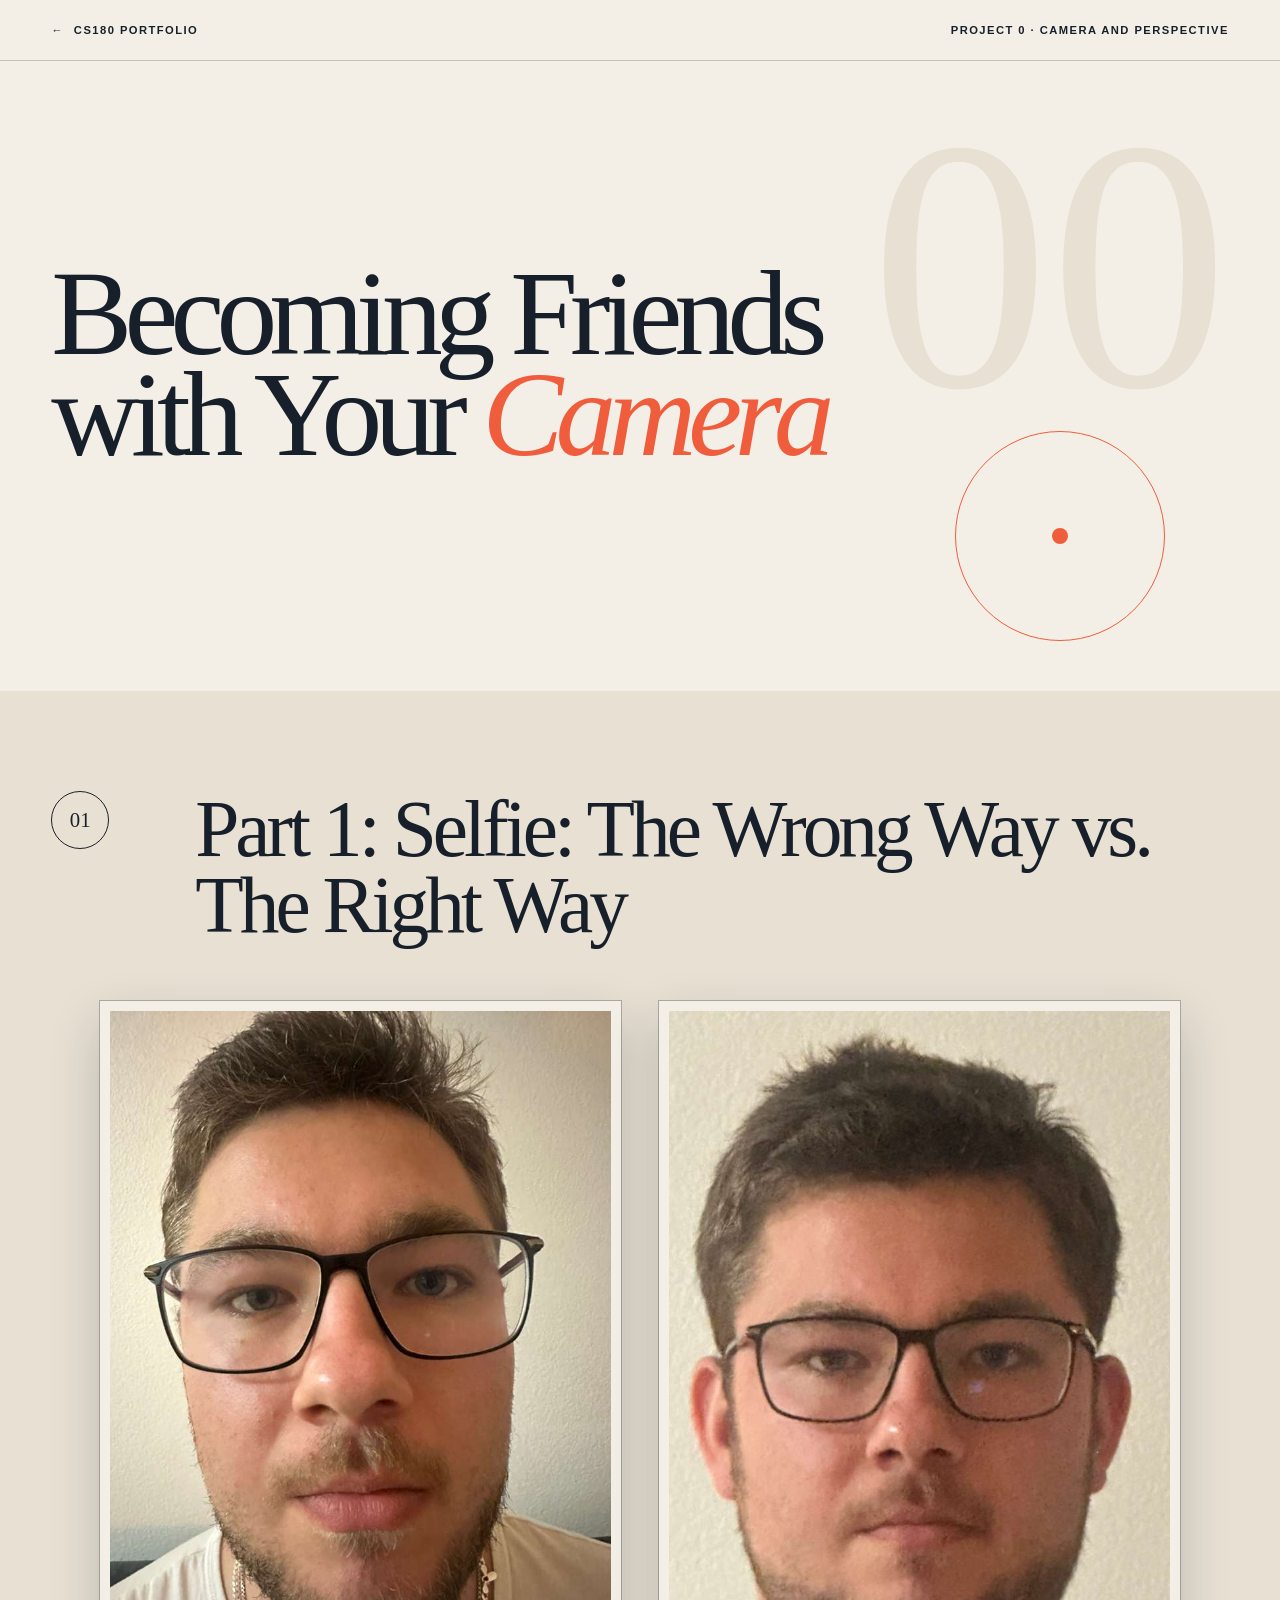
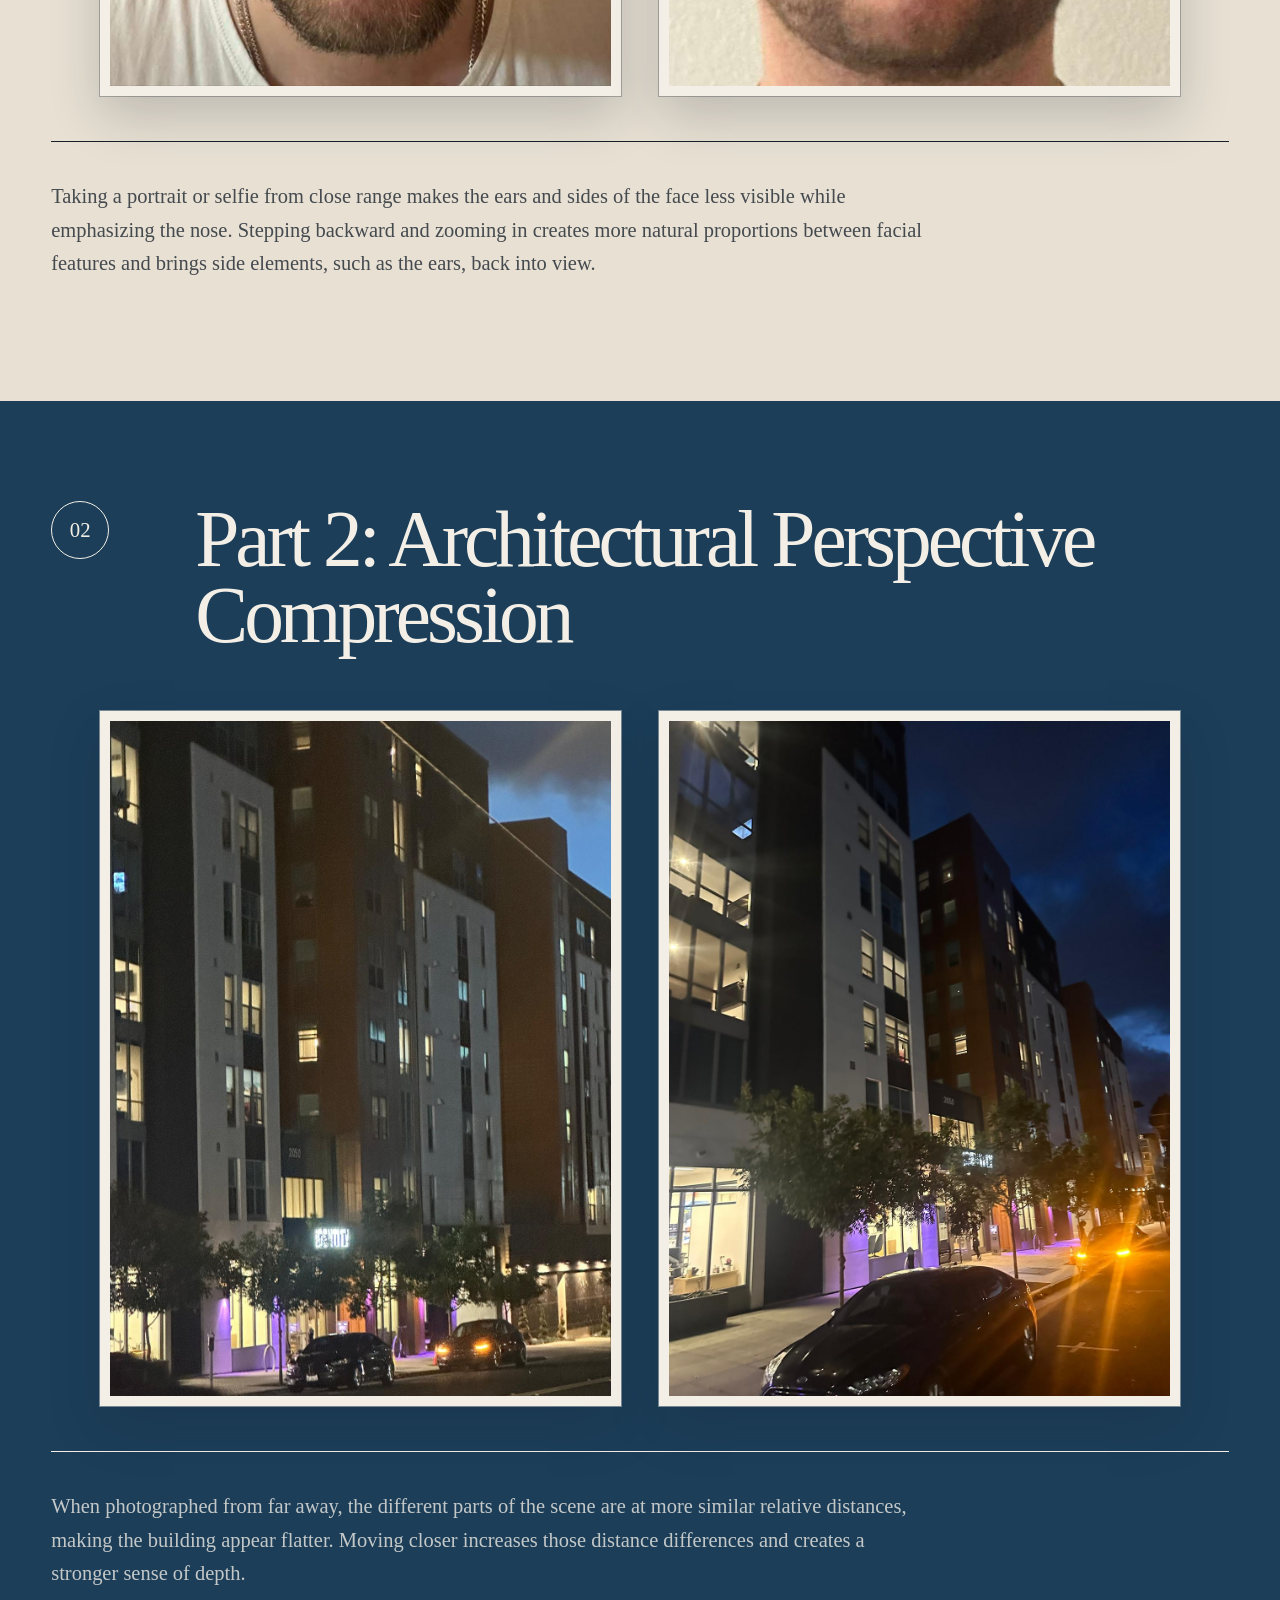
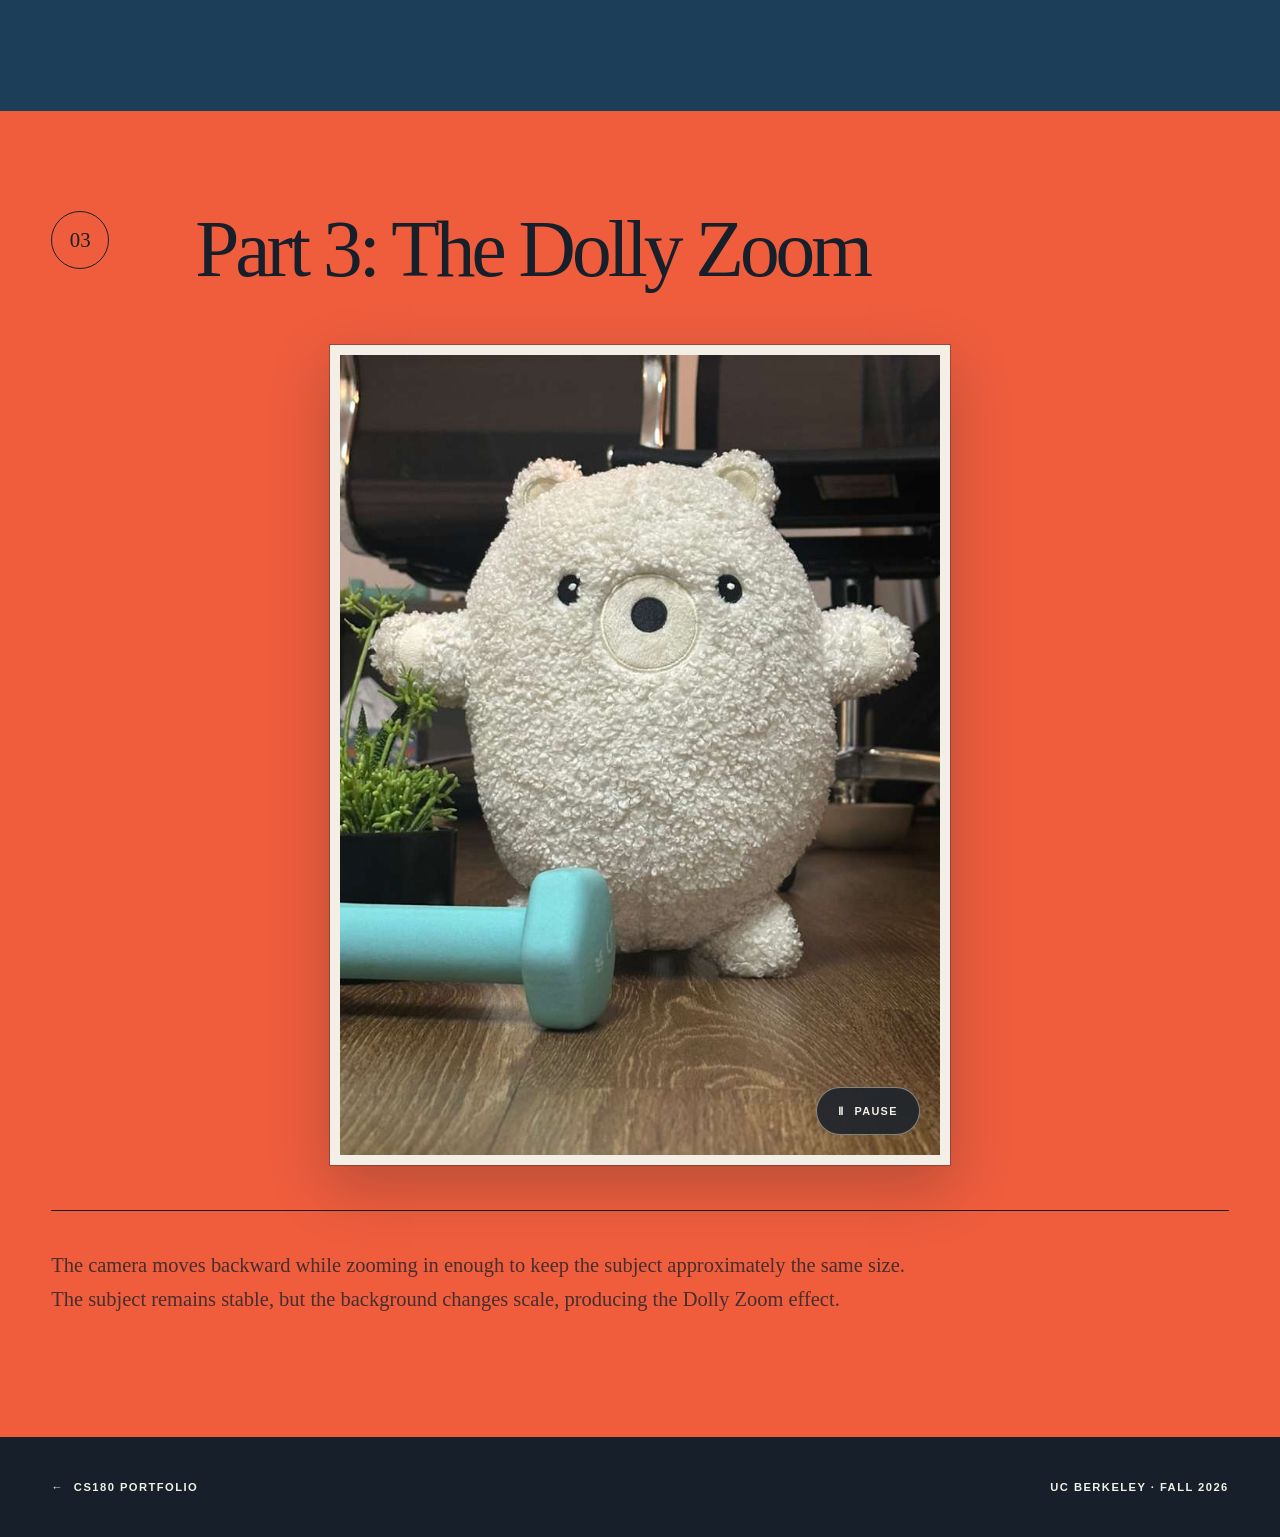
==== 0/index.html @ f2fa5ab4 "Add Project 0 camera perspective portfolio" ====
<!DOCTYPE html>
<html lang="en">
<head>
    <meta charset="UTF-8">
    <meta name="viewport" content="width=device-width, initial-scale=1.0">
    <meta name="description" content="Project 0: Becoming Friends with Your Camera.">
    <title>Project 0 · Becoming Friends with Your Camera</title>
    <link rel="stylesheet" href="./style.css">
</head>
<body>
    <header class="project-header">
        <a class="back-link" href="../index.html" aria-label="Back to CS180 portfolio">
            <span aria-hidden="true">←</span>
            <span>CS180 Portfolio</span>
        </a>
        <span class="project-marker">Project 0 · Camera and Perspective</span>
    </header>

    <main>
        <section class="project-hero">
            <div class="hero-number" aria-hidden="true">00</div>
            <h1>Becoming Friends<br>with Your <em>Camera</em></h1>
            <div class="hero-orbit" aria-hidden="true">
                <span></span>
            </div>
        </section>

        <section class="photo-section section-light">
            <div class="section-title">
                <span class="section-number" aria-hidden="true">01</span>
                <h2>Part 1: Selfie: The Wrong Way vs. The Right Way</h2>
            </div>

            <div class="photo-grid portrait-grid">
                <figure>
                    <img src="./media/selfie-close.jpeg" alt="Close-up portrait">
                </figure>
                <figure>
                    <img src="./media/selfie-far.jpeg" alt="Portrait photographed from farther away with zoom">
                </figure>
            </div>

            <div class="explanation-space">
                <p>Taking a portrait or selfie from close range makes the ears and sides of the face less visible while emphasizing the nose. Stepping backward and zooming in creates more natural proportions between facial features and brings side elements, such as the ears, back into view.</p>
            </div>
        </section>

        <section class="photo-section section-blue">
            <div class="section-title">
                <span class="section-number" aria-hidden="true">02</span>
                <h2>Part 2: Architectural Perspective Compression</h2>
            </div>

            <div class="photo-grid architecture-grid">
                <figure>
                    <img src="./media/architecture-far.jpeg" alt="Building photographed from farther away with zoom">
                </figure>
                <figure>
                    <img src="./media/architecture-close.jpeg" alt="Building photographed from nearby without zoom">
                </figure>
            </div>

            <div class="explanation-space">
                <p>When photographed from far away, the different parts of the scene are at more similar relative distances, making the building appear flatter. Moving closer increases those distance differences and creates a stronger sense of depth.</p>
            </div>
        </section>

        <section class="photo-section section-accent">
            <div class="section-title">
                <span class="section-number" aria-hidden="true">03</span>
                <h2>Part 3: The Dolly Zoom</h2>
            </div>

            <figure class="dolly-space">
                <img id="dolly-frame" src="./media/dolly-frames/1.jpeg" alt="Dolly zoom sequence with a stuffed animal">
                <button class="dolly-control" id="dolly-control" type="button" aria-pressed="false">
                    <span id="dolly-control-icon" aria-hidden="true">Ⅱ</span>
                    <span id="dolly-control-label">Pause</span>
                </button>
            </figure>

            <div class="explanation-space">
                <p>The camera moves backward while zooming in enough to keep the subject approximately the same size. The subject remains stable, but the background changes scale, producing the Dolly Zoom effect.</p>
            </div>
        </section>
    </main>

    <footer class="project-footer">
        <a href="../index.html"><span aria-hidden="true">←</span> CS180 Portfolio</a>
        <span>UC Berkeley · Fall 2026</span>
    </footer>
    <script src="./player.js"></script>
</body>
</html>
---- 0/style.css ----
:root {
    --ink: #17202a;
    --paper: #f3efe7;
    --paper-deep: #e7e0d3;
    --accent: #ef5d3d;
    --blue: #1c3e59;
    --line: rgba(23, 32, 42, 0.22);
}

* {
    box-sizing: border-box;
}

html {
    scroll-behavior: smooth;
}

body {
    margin: 0;
    background: var(--paper);
    color: var(--ink);
    font-family: Arial, Helvetica, sans-serif;
}

a {
    color: inherit;
    text-decoration: none;
}

img {
    display: block;
    width: 100%;
}

.project-header,
.project-footer {
    display: flex;
    align-items: center;
    justify-content: space-between;
    padding: 24px 4vw;
    font-size: 0.7rem;
    font-weight: 700;
    letter-spacing: 0.13em;
    text-transform: uppercase;
}

.project-header {
    border-bottom: 1px solid var(--line);
}

.back-link,
.project-footer a {
    display: inline-flex;
    align-items: center;
    gap: 10px;
}

.project-hero {
    position: relative;
    display: flex;
    min-height: 630px;
    padding: 85px 4vw 110px;
    align-items: center;
    overflow: hidden;
}

.project-hero h1 {
    position: relative;
    z-index: 2;
    max-width: 1190px;
    margin: 0;
    font-family: Georgia, 'Times New Roman', serif;
    font-size: clamp(4.6rem, 9.5vw, 10.5rem);
    font-weight: 400;
    line-height: 0.83;
    letter-spacing: -0.065em;
}

.project-hero h1 em {
    color: var(--accent);
    font-weight: 400;
}

.hero-number {
    position: absolute;
    top: 62px;
    right: 4vw;
    color: var(--paper-deep);
    font-family: Georgia, 'Times New Roman', serif;
    font-size: clamp(11rem, 28vw, 30rem);
    line-height: 0.8;
}

.hero-orbit {
    position: absolute;
    right: 9%;
    bottom: 8%;
    width: 210px;
    height: 210px;
    border: 1px solid var(--accent);
    border-radius: 50%;
}

.hero-orbit span {
    position: absolute;
    top: 50%;
    left: 50%;
    width: 16px;
    height: 16px;
    border-radius: 50%;
    background: var(--accent);
    transform: translate(-50%, -50%);
}

.photo-section {
    padding: 100px 4vw 120px;
}

.section-light {
    background: var(--paper-deep);
}

.section-blue {
    background: var(--blue);
    color: var(--paper);
}

.section-accent {
    background: var(--accent);
    color: var(--ink);
}

.section-title,
.explanation-space {
    max-width: 1380px;
    margin-inline: auto;
}

.photo-grid {
    max-width: 1080px;
    margin-inline: auto;
}

.dolly-space {
    max-width: 620px;
    margin-inline: auto;
}

.section-title {
    display: grid;
    margin-bottom: 58px;
    grid-template-columns: 80px minmax(0, 1fr);
    align-items: start;
    gap: clamp(22px, 5vw, 74px);
}

.section-number {
    display: grid;
    width: 58px;
    height: 58px;
    place-items: center;
    border: 1px solid currentColor;
    border-radius: 50%;
    font-family: Georgia, 'Times New Roman', serif;
    font-size: 1.3rem;
}

.section-title h2 {
    max-width: 1050px;
    margin: 0;
    font-family: Georgia, 'Times New Roman', serif;
    font-size: clamp(3rem, 6.2vw, 7.2rem);
    font-weight: 400;
    line-height: 0.96;
    letter-spacing: -0.05em;
}

.photo-grid {
    display: grid;
    grid-template-columns: repeat(2, minmax(0, 1fr));
    gap: clamp(18px, 3vw, 42px);
}

.photo-grid figure {
    margin: 0;
    overflow: hidden;
    border: 10px solid var(--paper);
    outline: 1px solid rgba(23, 32, 42, 0.28);
    background: rgba(0, 0, 0, 0.08);
    box-shadow: 0 20px 48px rgba(23, 32, 42, 0.2);
}

.section-blue .photo-grid figure {
    outline-color: rgba(243, 239, 231, 0.42);
}

.photo-grid img {
    height: 100%;
    object-fit: cover;
}

.portrait-grid figure {
    aspect-ratio: 3 / 4;
}

.architecture-grid figure {
    aspect-ratio: 3 / 4;
}

.explanation-space {
    min-height: 80px;
    margin-top: 45px;
    border-top: 1px solid currentColor;
}

.explanation-space p {
    max-width: 880px;
    margin: 38px 0 0;
    font-family: Georgia, 'Times New Roman', serif;
    font-size: clamp(1.08rem, 1.6vw, 1.38rem);
    line-height: 1.65;
    opacity: 0.78;
}

.dolly-space {
    position: relative;
    width: min(100%, 620px);
    margin-block: 0;
    overflow: hidden;
    border: 10px solid var(--paper);
    outline: 1px solid rgba(23, 32, 42, 0.34);
    box-shadow: 0 22px 54px rgba(23, 32, 42, 0.25);
}

.dolly-space img {
    width: 100%;
    height: auto;
}

.dolly-control {
    position: absolute;
    right: 20px;
    bottom: 20px;
    display: inline-flex;
    min-width: 104px;
    height: 48px;
    padding: 0 18px;
    align-items: center;
    justify-content: center;
    gap: 10px;
    border: 1px solid rgba(243, 239, 231, 0.45);
    border-radius: 999px;
    background: rgba(23, 32, 42, 0.84);
    color: var(--paper);
    font: 700 0.68rem/1 Arial, Helvetica, sans-serif;
    letter-spacing: 0.12em;
    text-transform: uppercase;
    cursor: pointer;
    backdrop-filter: blur(8px);
    transition: background 180ms ease, transform 180ms ease;
}

.dolly-control:hover {
    background: var(--ink);
    transform: translateY(-2px);
}

.dolly-control:focus-visible {
    outline: 3px solid var(--paper);
    outline-offset: 3px;
}

.project-footer {
    min-height: 100px;
    background: var(--ink);
    color: var(--paper);
}

@media (max-width: 760px) {
    .project-marker {
        display: none;
    }

    .project-hero {
        min-height: 540px;
        padding-inline: 22px;
    }

    .project-hero h1 {
        font-size: clamp(4rem, 19vw, 6.3rem);
    }

    .hero-number {
        right: 20px;
    }

    .photo-section {
        padding: 74px 22px 88px;
    }

    .section-title {
        grid-template-columns: 1fr;
        margin-bottom: 38px;
    }

    .section-title h2 {
        font-size: clamp(2.8rem, 13vw, 4.9rem);
    }

    .photo-grid {
        grid-template-columns: 1fr;
    }

    .project-footer {
        flex-direction: column;
        gap: 18px;
        align-items: flex-start;
    }

    .dolly-control {
        right: 14px;
        bottom: 14px;
    }
}

@media (prefers-reduced-motion: reduce) {
    html {
        scroll-behavior: auto;
    }
}

@media print {
    .project-header,
    .project-footer {
        display: none;
    }

    .project-hero,
    .photo-section {
        min-height: auto;
        padding-block: 42px;
        break-inside: avoid;
    }

    .photo-grid figure,
    .dolly-space {
        break-inside: avoid;
    }
}
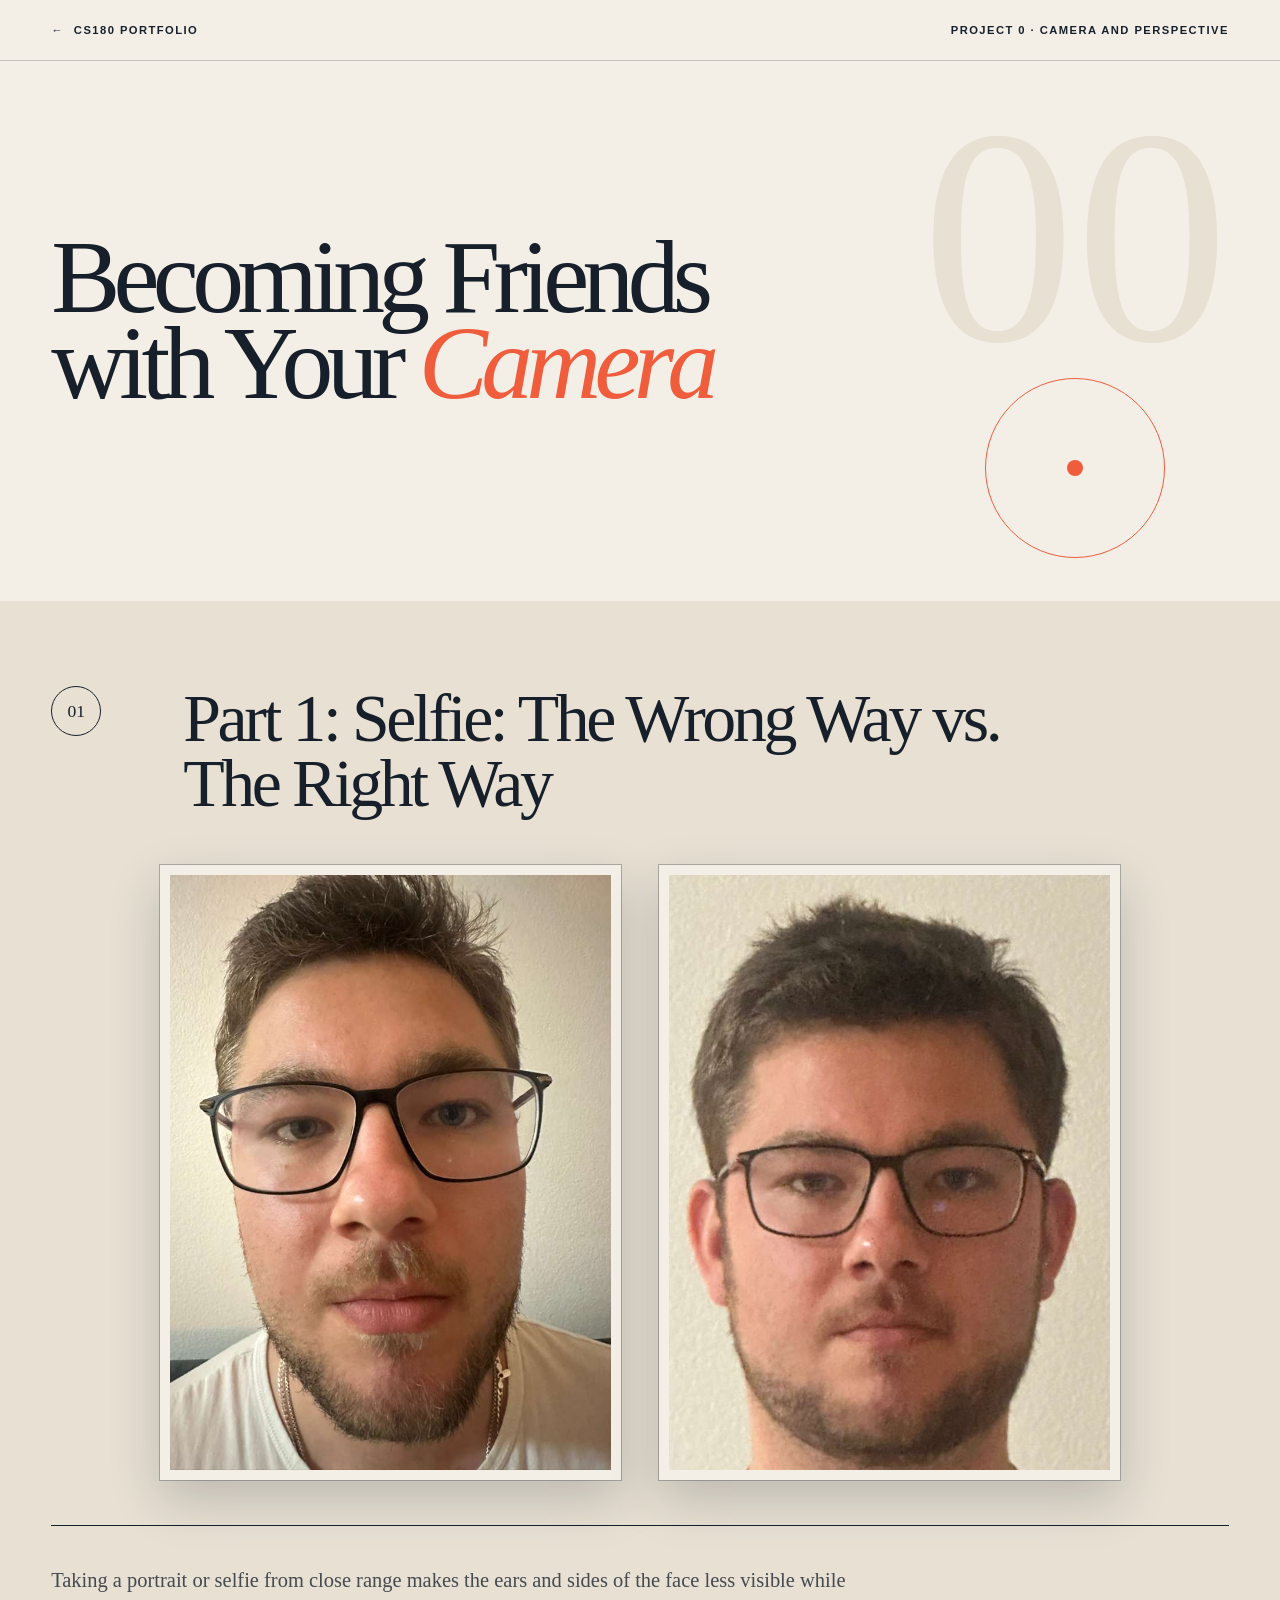
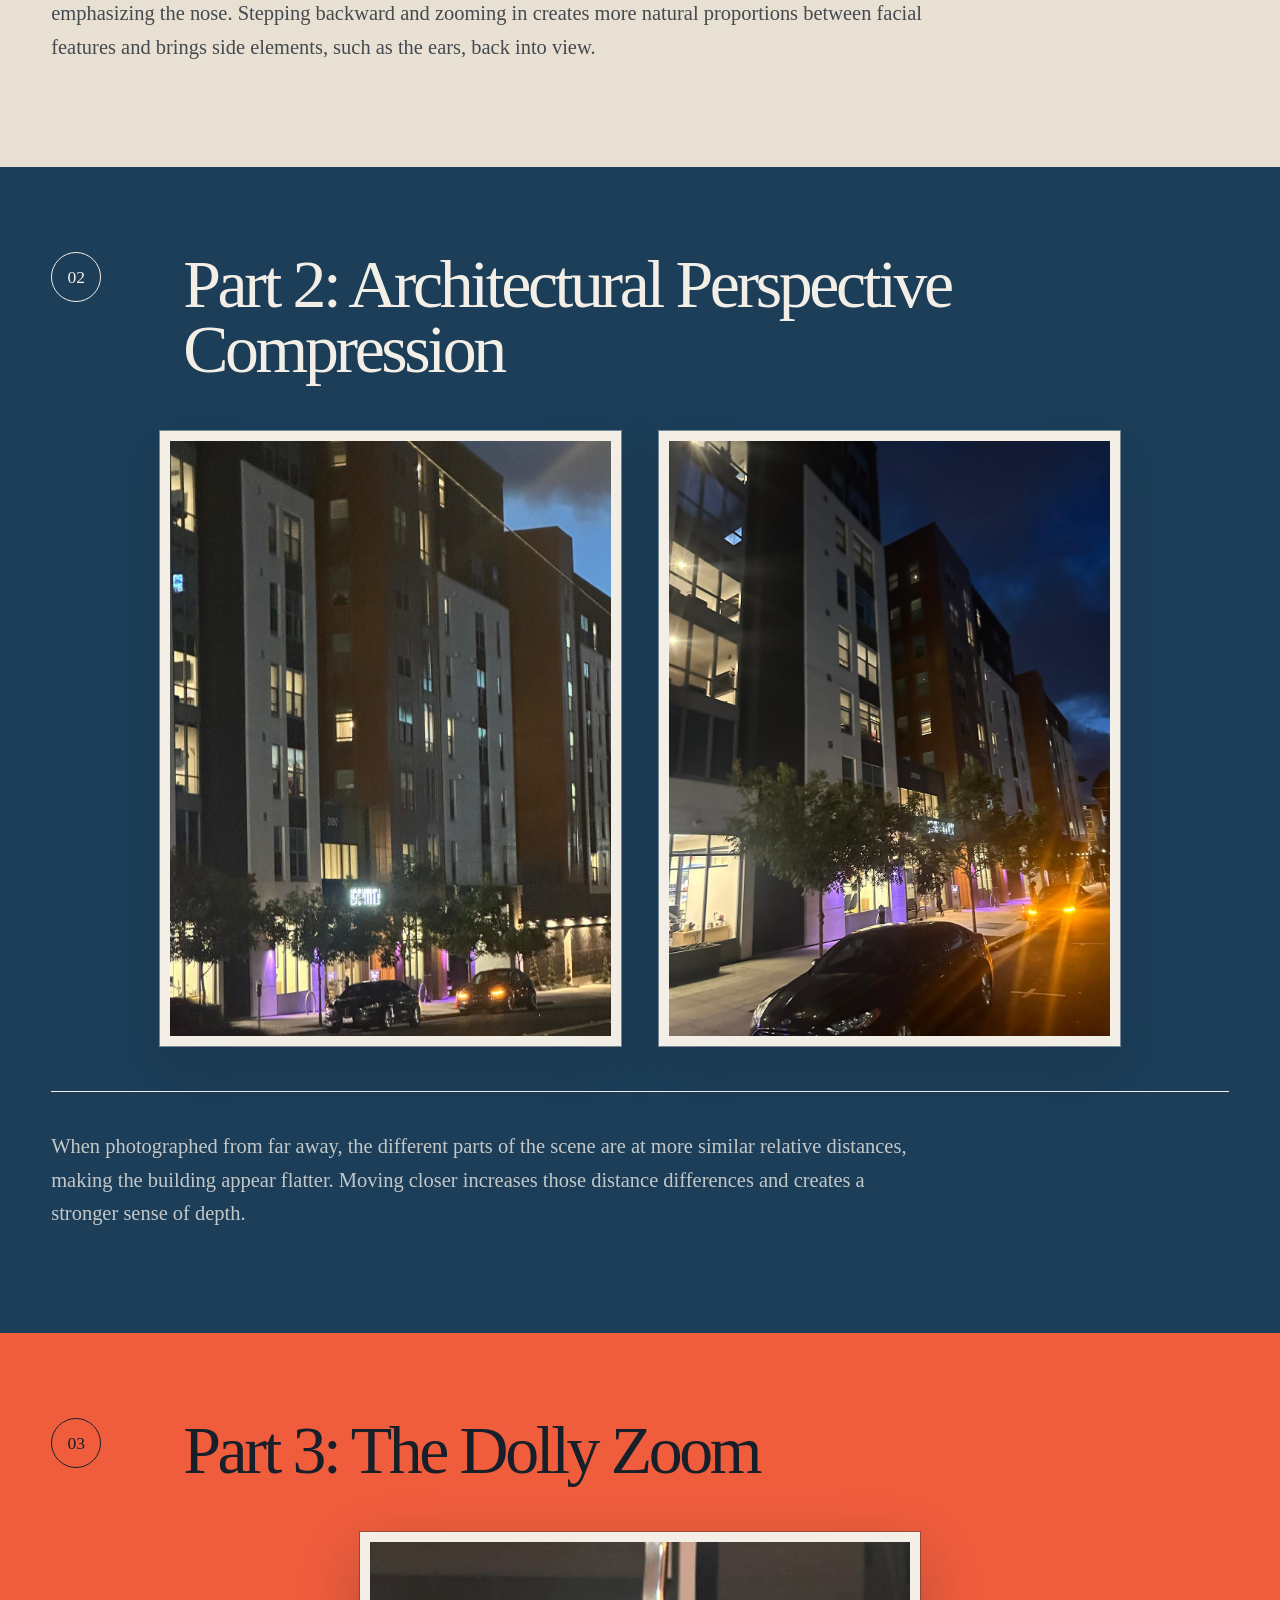
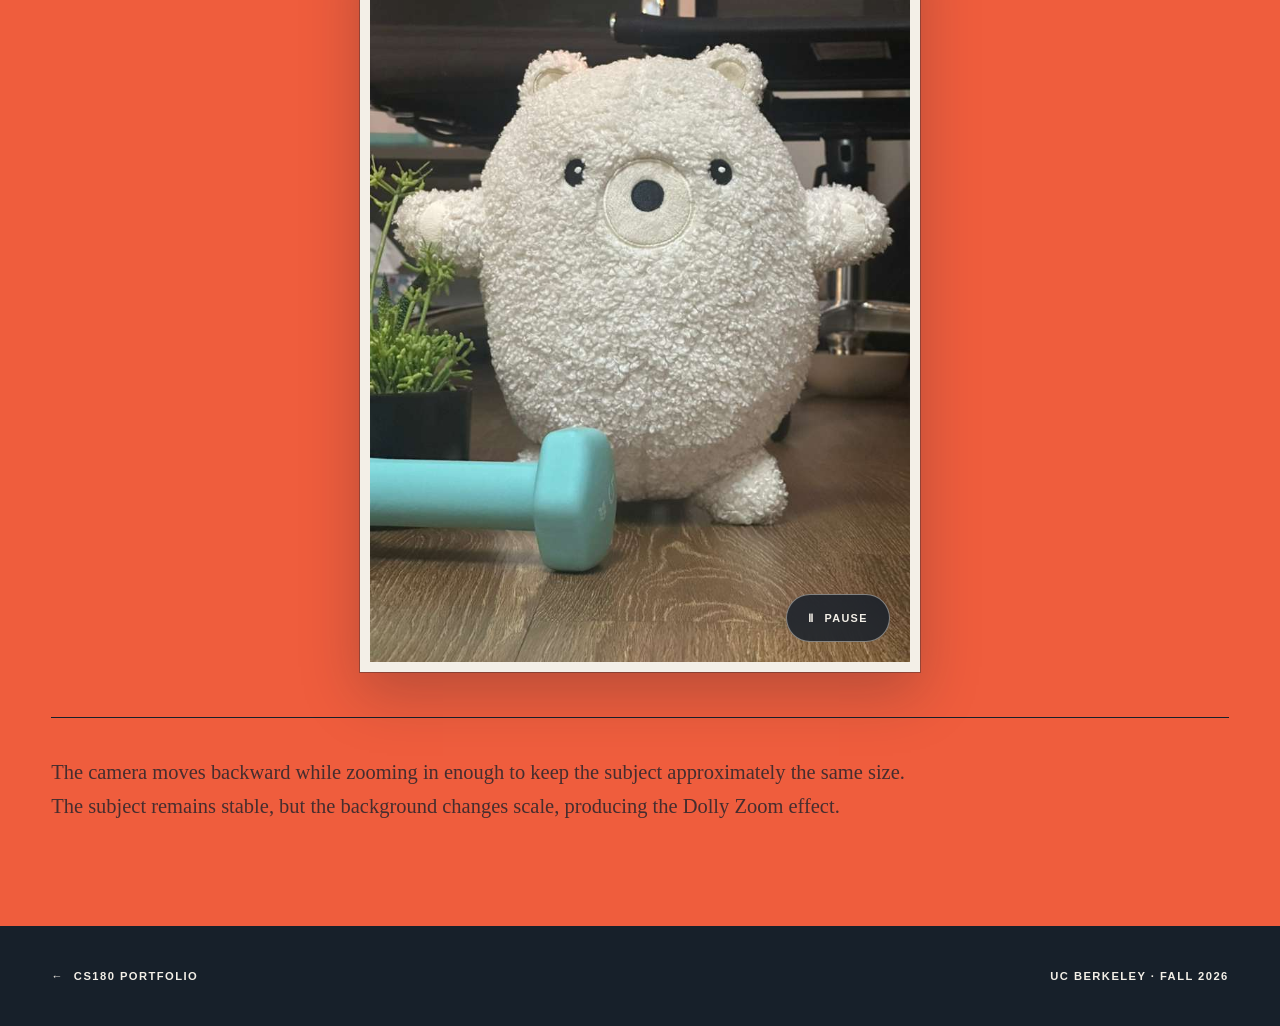
==== commit 4e62d1a6: "Publish reviewed academic profile and updated public CV" ====
--- a/0/index.html
+++ b/0/index.html
@@ -9,7 +9,7 @@
 </head>
 <body>
     <header class="project-header">
-        <a class="back-link" href="../index.html" aria-label="Back to CS180 portfolio">
+        <a class="back-link" href="https://andreiberkeley.github.io/cs180/" aria-label="Back to CS180 portfolio">
             <span aria-hidden="true">←</span>
             <span>CS180 Portfolio</span>
         </a>
@@ -86,7 +86,7 @@
     </main>
 
     <footer class="project-footer">
-        <a href="../index.html"><span aria-hidden="true">←</span> CS180 Portfolio</a>
+        <a href="https://andreiberkeley.github.io/cs180/"><span aria-hidden="true">←</span> CS180 Portfolio</a>
         <span>UC Berkeley · Fall 2026</span>
     </footer>
     <script src="./player.js"></script>
--- a/0/style.css
+++ b/0/style.css
@@ -58,8 +58,8 @@
 .project-hero {
     position: relative;
     display: flex;
-    min-height: 630px;
-    padding: 85px 4vw 110px;
+    min-height: 540px;
+    padding: 72px 4vw 94px;
     align-items: center;
     overflow: hidden;
 }
@@ -70,7 +70,7 @@
     max-width: 1190px;
     margin: 0;
     font-family: Georgia, 'Times New Roman', serif;
-    font-size: clamp(4.6rem, 9.5vw, 10.5rem);
+    font-size: clamp(3.9rem, 8.1vw, 8.9rem);
     font-weight: 400;
     line-height: 0.83;
     letter-spacing: -0.065em;
@@ -83,11 +83,11 @@
 
 .hero-number {
     position: absolute;
-    top: 62px;
+    top: 53px;
     right: 4vw;
     color: var(--paper-deep);
     font-family: Georgia, 'Times New Roman', serif;
-    font-size: clamp(11rem, 28vw, 30rem);
+    font-size: clamp(9.4rem, 24vw, 25.5rem);
     line-height: 0.8;
 }
 
@@ -95,8 +95,8 @@
     position: absolute;
     right: 9%;
     bottom: 8%;
-    width: 210px;
-    height: 210px;
+    width: 180px;
+    height: 180px;
     border: 1px solid var(--accent);
     border-radius: 50%;
 }
@@ -113,7 +113,7 @@
 }
 
 .photo-section {
-    padding: 100px 4vw 120px;
+    padding: 85px 4vw 102px;
 }
 
 .section-light {
@@ -137,39 +137,39 @@
 }
 
 .photo-grid {
-    max-width: 1080px;
+    max-width: 960px;
     margin-inline: auto;
 }
 
 .dolly-space {
-    max-width: 620px;
+    max-width: 560px;
     margin-inline: auto;
 }
 
 .section-title {
     display: grid;
-    margin-bottom: 58px;
-    grid-template-columns: 80px minmax(0, 1fr);
+    margin-bottom: 49px;
+    grid-template-columns: 68px minmax(0, 1fr);
     align-items: start;
     gap: clamp(22px, 5vw, 74px);
 }
 
 .section-number {
     display: grid;
-    width: 58px;
-    height: 58px;
+    width: 50px;
+    height: 50px;
     place-items: center;
     border: 1px solid currentColor;
     border-radius: 50%;
     font-family: Georgia, 'Times New Roman', serif;
-    font-size: 1.3rem;
+    font-size: 1.1rem;
 }
 
 .section-title h2 {
-    max-width: 1050px;
+    max-width: 900px;
     margin: 0;
     font-family: Georgia, 'Times New Roman', serif;
-    font-size: clamp(3rem, 6.2vw, 7.2rem);
+    font-size: clamp(2.55rem, 5.3vw, 6.1rem);
     font-weight: 400;
     line-height: 0.96;
     letter-spacing: -0.05em;
@@ -224,7 +224,7 @@
 
 .dolly-space {
     position: relative;
-    width: min(100%, 620px);
+    width: min(100%, 560px);
     margin-block: 0;
     overflow: hidden;
     border: 10px solid var(--paper);
@@ -282,12 +282,12 @@
     }
 
     .project-hero {
-        min-height: 540px;
+        min-height: 470px;
         padding-inline: 22px;
     }
 
     .project-hero h1 {
-        font-size: clamp(4rem, 19vw, 6.3rem);
+        font-size: clamp(3.4rem, 16vw, 5.35rem);
     }
 
     .hero-number {
@@ -295,16 +295,16 @@
     }
 
     .photo-section {
-        padding: 74px 22px 88px;
+        padding: 63px 22px 75px;
     }
 
     .section-title {
         grid-template-columns: 1fr;
-        margin-bottom: 38px;
+        margin-bottom: 32px;
     }
 
     .section-title h2 {
-        font-size: clamp(2.8rem, 13vw, 4.9rem);
+        font-size: clamp(2.4rem, 11vw, 4.15rem);
     }
 
     .photo-grid {
